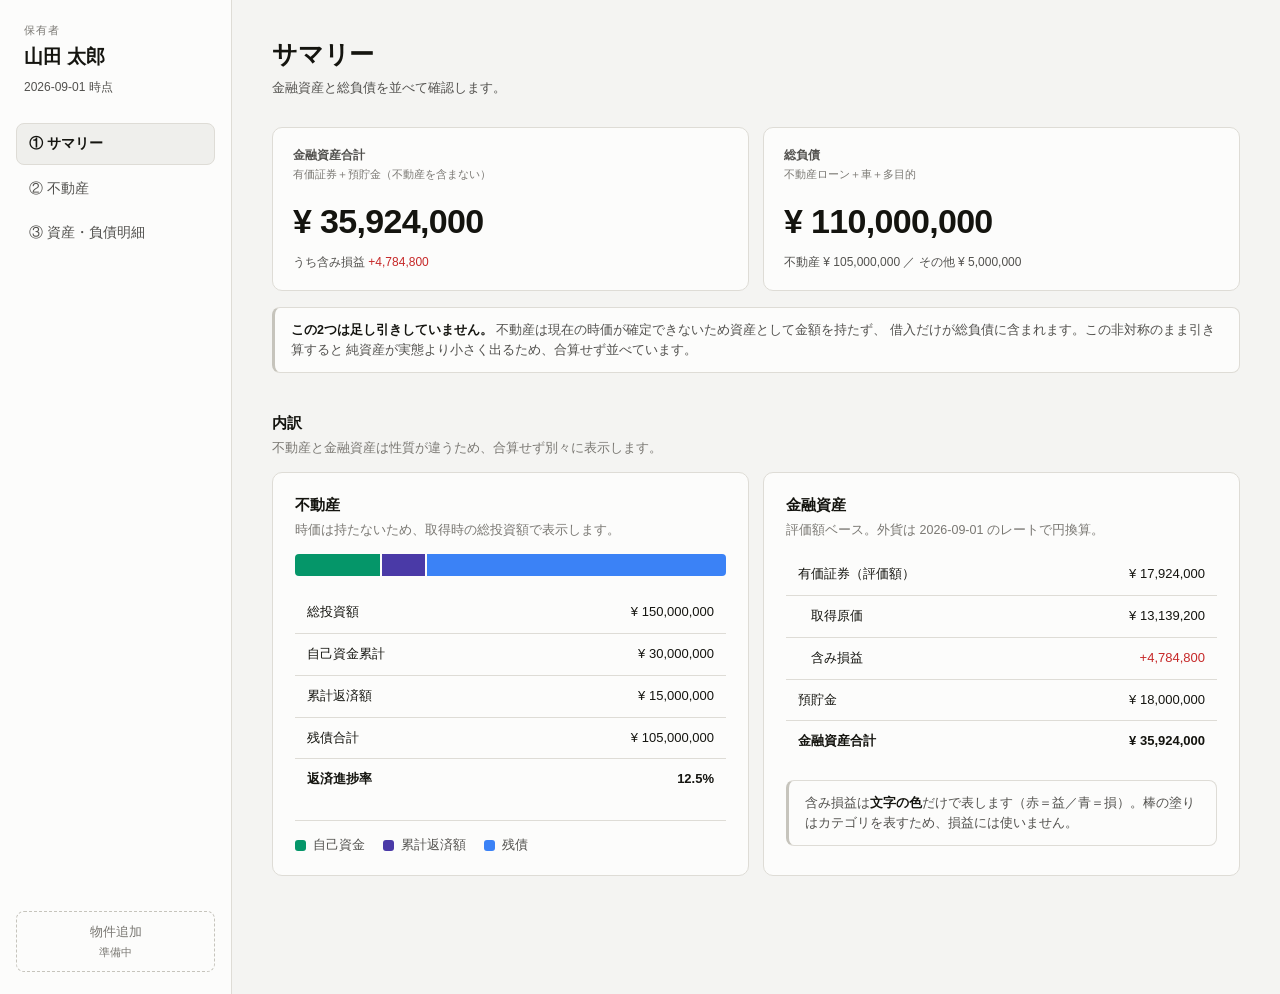
==== mock/index.html @ 2e462794 "Add 3-page asset dashboard mockup Screen-structure mockup built from the design decisions settled in" ====
<!DOCTYPE html>
<html lang="ja">
<head>
<meta charset="utf-8">
<meta name="viewport" content="width=device-width, initial-scale=1">
<title>① サマリー — 資産可視化ダッシュボード</title>
<link rel="stylesheet" href="styles.css">
</head>
<body>
<aside class="sidebar" id="sidebar"></aside>
<main>
  <h1>サマリー</h1>
  <p class="page-sub">金融資産と総負債を並べて確認します。</p>

  <section>
    <div class="kpi-row" id="headline"></div>
    <div class="callout">
      <b>この2つは足し引きしていません。</b>
      不動産は現在の時価が確定できないため資産として金額を持たず、
      借入だけが総負債に含まれます。この非対称のまま引き算すると
      純資産が実態より小さく出るため、合算せず並べています。
    </div>
  </section>

  <section>
    <h2>内訳</h2>
    <p class="sec-note">不動産と金融資産は性質が違うため、合算せず別々に表示します。</p>
    <div class="kpi-row" style="grid-template-columns:repeat(auto-fit,minmax(330px,1fr))">
      <div class="card" id="block-re"></div>
      <div class="card" id="block-fin"></div>
    </div>
  </section>
</main>

<script src="data.js"></script>
<script src="app.js"></script>
<script>
(function () {
  const A = window.APP, D = A.D;
  document.getElementById("sidebar").innerHTML = A.sidebar("index.html");

  document.getElementById("headline").innerHTML =
    '<div class="kpi lg">' +
      '<div class="kpi-label">金融資産合計</div>' +
      '<div class="kpi-scope">有価証券＋預貯金（不動産を含まない）</div>' +
      '<div class="kpi-value num">' + A.yen(A.FINANCIAL_ASSETS) + '</div>' +
      '<div class="kpi-sub">うち含み損益 ' + A.plHTML(A.SEC_PL) + '</div>' +
    '</div>' +
    '<div class="kpi lg">' +
      '<div class="kpi-label">総負債</div>' +
      '<div class="kpi-scope">不動産ローン＋車＋多目的</div>' +
      '<div class="kpi-value num">' + A.yen(A.TOTAL_DEBT) + '</div>' +
      '<div class="kpi-sub">不動産 ' + A.yen(A.RE.balance) +
        ' ／ その他 ' + A.yen(A.OTHER_DEBT) + '</div>' +
    '</div>';

  /* 不動産ブロック */
  document.getElementById("block-re").innerHTML =
    '<h2>不動産</h2>' +
    '<p class="sec-note">時価は持たないため、取得時の総投資額で表示します。</p>' +
    A.stackedBar([
      { cls: "seg-equity", value: A.RE.ownFunds,         label: "自己資金" },
      { cls: "seg-repaid", value: A.RE.cumulativeRepaid, label: "累計返済額" },
      { cls: "seg-debt",   value: A.RE.balance,          label: "残債" }
    ]) +
    '<table style="margin-top:16px">' +
      '<tr><td>総投資額</td><td class="n num">' + A.yen(A.RE.totalInvestment) + '</td></tr>' +
      '<tr><td>自己資金累計</td><td class="n num">' + A.yen(A.RE.ownFunds) + '</td></tr>' +
      '<tr><td>累計返済額</td><td class="n num">' + A.yen(A.RE.cumulativeRepaid) + '</td></tr>' +
      '<tr><td>残債合計</td><td class="n num">' + A.yen(A.RE.balance) + '</td></tr>' +
      '<tr class="total-row"><td>返済進捗率</td><td class="n num">' +
        A.pct(A.RE.cumulativeRepaid, A.RE.principal) + '</td></tr>' +
    '</table>' +
    '<div class="legend">' +
      '<span><i class="swatch" style="background:var(--cat-equity)"></i>自己資金</span>' +
      '<span><i class="swatch" style="background:var(--cat-repaid)"></i>累計返済額</span>' +
      '<span><i class="swatch" style="background:var(--cat-debt)"></i>残債</span>' +
    '</div>';

  /* 金融資産ブロック */
  document.getElementById("block-fin").innerHTML =
    '<h2>金融資産</h2>' +
    '<p class="sec-note">評価額ベース。外貨は ' + A.D.asOf + ' のレートで円換算。</p>' +
    '<table>' +
      '<tr><td>有価証券（評価額）</td><td class="n num">' + A.yen(A.SEC_VALUE) + '</td></tr>' +
      '<tr><td>　取得原価</td><td class="n num">' + A.yen(A.SEC_COST) + '</td></tr>' +
      '<tr><td>　含み損益</td><td class="n">' + A.plHTML(A.SEC_PL) + '</td></tr>' +
      '<tr><td>預貯金</td><td class="n num">' + A.yen(A.DEPOSITS) + '</td></tr>' +
      '<tr class="total-row"><td>金融資産合計</td><td class="n num">' +
        A.yen(A.FINANCIAL_ASSETS) + '</td></tr>' +
    '</table>' +
    '<div class="callout" style="margin-top:18px">' +
      '含み損益は<b>文字の色</b>だけで表します（赤＝益／青＝損）。' +
      '棒の塗りはカテゴリを表すため、損益には使いません。' +
    '</div>';

  A.initTooltip();
})();
</script>
</body>
</html>
---- mock/styles.css ----
/* ============================================================
   資産可視化ダッシュボード — 共通スタイル
   色ルール（確定仕様 Q31 / Q34）:
     面（棒の塗り）= カテゴリ色のみ。損益は塗らない。
     文字         = 損益色。日本式（赤=含み益 / 青=含み損）。
   カテゴリ色の意味は3ページ共通:
     緑 = 自分の持ち分（自己資金・有価証券評価額・預金残高）
     紫 = 返済済み（借入のうち返し終わった分）
     青 = 負債（残債）
   ============================================================ */

:root {
  color-scheme: light;

  --surface-page:      #f4f4f2;
  --surface-1:         #fcfcfb;
  --surface-2:         #efefec;
  --border:            #dedcd6;
  --border-strong:     #c6c4bc;

  --text-primary:      #14140f;
  --text-secondary:    #52514e;
  --text-muted:        #7a7873;

  /* カテゴリ色（面にのみ使用） */
  --cat-equity:        #059669;  /* 自分の持ち分 */
  --cat-repaid:        #4a3aa7;  /* 返済済み */
  --cat-debt:          #3b82f6;  /* 負債・残債 */

  /* 損益色（文字にのみ使用）— 日本式 */
  --pl-gain:           #c62828;  /* 含み益 = 赤 */
  --pl-loss:           #1c5cab;  /* 含み損 = 青 */

  --focus:             #2a78d6;
  --radius:            10px;
  --bar-h:             22px;
}

@media (prefers-color-scheme: dark) {
  :root:where(:not([data-theme="light"])) {
    color-scheme: dark;
    --surface-page:    #121211;
    --surface-1:       #1a1a19;
    --surface-2:       #232322;
    --border:          #33332f;
    --border-strong:   #4a4a45;

    --text-primary:    #f6f6f2;
    --text-secondary:  #c3c2b7;
    --text-muted:      #94938b;

    --cat-equity:      #0ea472;
    --cat-repaid:      #9085e9;
    --cat-debt:        #2b6fc0;

    --pl-gain:         #f87171;
    --pl-loss:         #6da7ec;

    --focus:           #5598e7;
  }
}

* { box-sizing: border-box; }

body {
  margin: 0;
  background: var(--surface-page);
  color: var(--text-primary);
  font-family: "Hiragino Sans", "Hiragino Kaku Gothic ProN", "Yu Gothic",
               "Noto Sans JP", -apple-system, BlinkMacSystemFont, sans-serif;
  font-size: 14px;
  line-height: 1.6;
  display: flex;
  min-height: 100vh;
}

.num {
  font-variant-numeric: tabular-nums;
  font-feature-settings: "tnum";
}

/* ---------- サイドバー ---------- */
.sidebar {
  width: 232px;
  flex-shrink: 0;
  background: var(--surface-1);
  border-right: 1px solid var(--border);
  padding: 22px 16px;
  display: flex;
  flex-direction: column;
  gap: 26px;
}

.owner {
  padding: 0 8px;
}
.owner-label {
  font-size: 11px;
  color: var(--text-muted);
  letter-spacing: .08em;
}
.owner-name {
  font-size: 19px;
  font-weight: 700;
  margin-top: 2px;
}
.owner-asof {
  font-size: 12px;
  color: var(--text-secondary);
  margin-top: 6px;
}

.nav { display: flex; flex-direction: column; gap: 3px; }
.nav a {
  display: block;
  padding: 9px 12px;
  border-radius: 8px;
  color: var(--text-secondary);
  text-decoration: none;
  font-size: 13.5px;
  font-weight: 500;
  border: 1px solid transparent;
}
.nav a:hover { background: var(--surface-2); color: var(--text-primary); }
.nav a[aria-current="page"] {
  background: var(--surface-2);
  color: var(--text-primary);
  font-weight: 700;
  border-color: var(--border);
}

.sidebar-foot { margin-top: auto; }
.btn-future {
  width: 100%;
  padding: 10px;
  border-radius: 8px;
  border: 1px dashed var(--border-strong);
  background: transparent;
  color: var(--text-muted);
  font: inherit;
  font-size: 13px;
  cursor: not-allowed;
}
.btn-future small { display: block; font-size: 11px; margin-top: 1px; }

/* ---------- メイン ---------- */
main {
  flex: 1;
  padding: 34px 40px 80px;
  max-width: 1180px;
  min-width: 0;
}

h1 {
  font-size: 25px;
  font-weight: 700;
  margin: 0 0 4px;
  letter-spacing: -.01em;
}
.page-sub { color: var(--text-secondary); font-size: 13px; margin: 0 0 28px; }

section { margin-bottom: 38px; }
h2 {
  font-size: 15px;
  font-weight: 700;
  margin: 0 0 3px;
  letter-spacing: .01em;
}
.sec-note {
  font-size: 12.5px;
  color: var(--text-muted);
  margin: 0 0 14px;
}

.card {
  background: var(--surface-1);
  border: 1px solid var(--border);
  border-radius: var(--radius);
  padding: 20px 22px;
}

/* ---------- KPI ---------- */
.kpi-row {
  display: grid;
  grid-template-columns: repeat(auto-fit, minmax(220px, 1fr));
  gap: 14px;
}
.kpi {
  background: var(--surface-1);
  border: 1px solid var(--border);
  border-radius: var(--radius);
  padding: 18px 20px;
}
.kpi-label { font-size: 12px; color: var(--text-secondary); font-weight: 600; }
.kpi-scope { font-size: 11px; color: var(--text-muted); margin-top: 1px; }
.kpi-value {
  font-size: 27px;
  font-weight: 700;
  margin-top: 10px;
  letter-spacing: -.02em;
}
.kpi.lg .kpi-value { font-size: 34px; }
.kpi-sub { font-size: 12px; color: var(--text-secondary); margin-top: 5px; }

/* 損益テキスト（面には絶対に使わない） */
.gain { color: var(--pl-gain); }
.loss { color: var(--pl-loss); }

/* ---------- 注記 ---------- */
.callout {
  border: 1px solid var(--border);
  border-left: 3px solid var(--border-strong);
  background: var(--surface-1);
  border-radius: 8px;
  padding: 12px 16px;
  font-size: 12.5px;
  color: var(--text-secondary);
  margin: 16px 0 0;
}
.callout b { color: var(--text-primary); }

/* ---------- 積み上げ横棒 ---------- */
.bars { display: flex; flex-direction: column; gap: 16px; }

.bar-row { display: grid; grid-template-columns: 108px 1fr auto; gap: 14px; align-items: center; }
.bar-name { font-size: 13px; font-weight: 600; }
.bar-name small { display: block; font-weight: 400; font-size: 11px; color: var(--text-muted); }

.bar-track { display: flex; gap: 2px; height: var(--bar-h); min-width: 0; position: relative; }
td .bar-track { min-width: 170px; }
.seg {
  height: 100%;
  min-width: 3px;
  position: relative;
  cursor: default;
}
.seg:first-child { border-radius: 4px 0 0 4px; }
.seg:last-child  { border-radius: 0 4px 4px 0; }
.seg:only-child  { border-radius: 4px; }

.seg-equity { background: var(--cat-equity); }
.seg-repaid { background: var(--cat-repaid); }
.seg-debt   { background: var(--cat-debt); }
.seg-rest   { background: var(--surface-2); box-shadow: inset 0 0 0 1px var(--border); }

.bar-total { font-size: 13px; font-weight: 700; white-space: nowrap; }
.bar-total small { display: block; font-weight: 400; color: var(--text-muted); font-size: 11px; }

/* 取得原価の参照マーカー（トラック全体を基準に置く） */
.ref-mark {
  position: absolute;
  top: -4px;
  bottom: -4px;
  width: 2px;
  margin-left: -1px;
  background: var(--text-primary);
  opacity: .8;
}
.ref-mark::after {
  content: "";
  position: absolute;
  inset: -6px -5px;
}

/* ---------- 凡例 ---------- */
.legend {
  display: flex;
  flex-wrap: wrap;
  gap: 18px;
  margin-top: 20px;
  padding-top: 14px;
  border-top: 1px solid var(--border);
  font-size: 12.5px;
  color: var(--text-secondary);
}
.legend span { display: inline-flex; align-items: center; gap: 7px; }
.swatch { width: 11px; height: 11px; border-radius: 3px; flex-shrink: 0; }
.swatch-line { width: 2px; height: 13px; border-radius: 0; background: var(--text-primary); opacity: .8; }
.legend-text { font-weight: 700; font-variant-numeric: tabular-nums; }

/* ---------- テーブル ---------- */
.table-wrap { overflow-x: auto; }
table { width: 100%; border-collapse: collapse; font-size: 13px; }
caption {
  text-align: left;
  font-size: 12.5px;
  color: var(--text-muted);
  padding-bottom: 10px;
}
th, td {
  padding: 10px 12px;
  border-bottom: 1px solid var(--border);
  text-align: left;
  white-space: nowrap;
}
thead th {
  font-size: 11.5px;
  font-weight: 700;
  color: var(--text-secondary);
  border-bottom: 1px solid var(--border-strong);
}
td.n, th.n { text-align: right; font-variant-numeric: tabular-nums; }
tbody tr:last-child td { border-bottom: none; }
tbody tr:hover { background: var(--surface-2); }
tr.total-row td { font-weight: 700; border-top: 1px solid var(--border-strong); }
.group-row td {
  background: var(--surface-2);
  font-weight: 700;
  font-size: 12px;
  color: var(--text-secondary);
}

/* ---------- ツールチップ ---------- */
#tip {
  position: fixed;
  z-index: 50;
  pointer-events: none;
  background: var(--text-primary);
  color: var(--surface-1);
  border-radius: 7px;
  padding: 7px 10px;
  font-size: 12px;
  line-height: 1.5;
  white-space: nowrap;
  opacity: 0;
  transition: opacity .1s;
  box-shadow: 0 4px 14px rgba(0,0,0,.22);
}
#tip.on { opacity: 1; }
#tip b { font-variant-numeric: tabular-nums; }

/* ---------- レスポンシブ ---------- */
@media (max-width: 860px) {
  body { flex-direction: column; }
  .sidebar {
    width: 100%;
    flex-direction: row;
    align-items: center;
    gap: 18px;
    padding: 14px 18px;
    border-right: none;
    border-bottom: 1px solid var(--border);
    flex-wrap: wrap;
  }
  .nav { flex-direction: row; flex-wrap: wrap; }
  .sidebar-foot { margin-top: 0; }
  .btn-future { width: auto; padding: 8px 14px; }
  main { padding: 24px 18px 60px; }
  .bar-row { grid-template-columns: 1fr; gap: 6px; }
  .bar-total { text-align: right; }
}
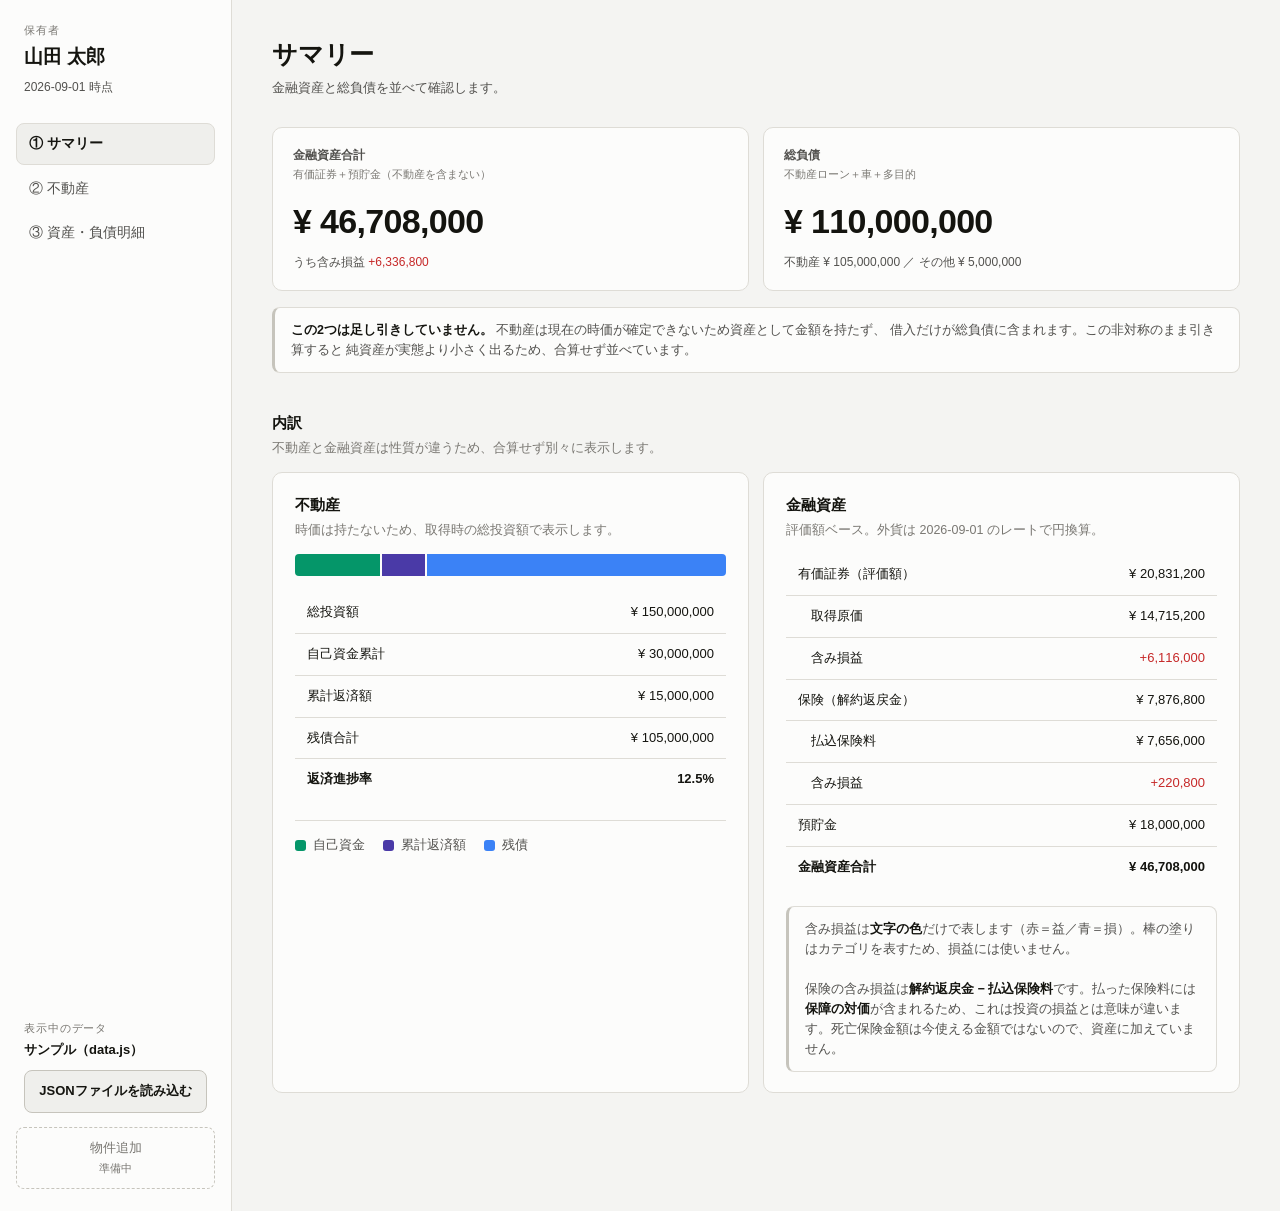
==== commit 33b3c9a6: "Hold loan terms in months, and give insurance its own section Two problems surfaced on the first rea" ====
--- a/mock/index.html
+++ b/mock/index.html
@@ -44,7 +44,7 @@
       '<div class="kpi-label">金融資産合計</div>' +
       '<div class="kpi-scope">有価証券＋預貯金（不動産を含まない）</div>' +
       '<div class="kpi-value num">' + A.yen(A.FINANCIAL_ASSETS) + '</div>' +
-      '<div class="kpi-sub">うち含み損益 ' + A.plHTML(A.SEC_PL) + '</div>' +
+      '<div class="kpi-sub">うち含み損益 ' + A.plHTML(A.FIN_PL) + '</div>' +
     '</div>' +
     '<div class="kpi lg">' +
       '<div class="kpi-label">総負債</div>' +
@@ -85,6 +85,11 @@
       '<tr><td>有価証券（評価額）</td><td class="n num">' + A.yen(A.SEC_VALUE) + '</td></tr>' +
       '<tr><td>　取得原価</td><td class="n num">' + A.yen(A.SEC_COST) + '</td></tr>' +
       '<tr><td>　含み損益</td><td class="n">' + A.plHTML(A.SEC_PL) + '</td></tr>' +
+      (A.INS.length
+        ? '<tr><td>保険（解約返戻金）</td><td class="n num">' + A.yen(A.INS_VALUE) + '</td></tr>' +
+          '<tr><td>　払込保険料</td><td class="n num">' + A.yen(A.INS_COST) + '</td></tr>' +
+          '<tr><td>　含み損益</td><td class="n">' + A.plHTML(A.INS_PL) + '</td></tr>'
+        : '') +
       '<tr><td>預貯金</td><td class="n num">' + A.yen(A.DEPOSITS) + '</td></tr>' +
       '<tr class="total-row"><td>金融資産合計</td><td class="n num">' +
         A.yen(A.FINANCIAL_ASSETS) + '</td></tr>' +
@@ -92,6 +97,12 @@
     '<div class="callout" style="margin-top:18px">' +
       '含み損益は<b>文字の色</b>だけで表します（赤＝益／青＝損）。' +
       '棒の塗りはカテゴリを表すため、損益には使いません。' +
+      (A.INS.length
+        ? '<br><br>保険の含み損益は<b>解約返戻金 − 払込保険料</b>です。' +
+          '払った保険料には<b>保障の対価</b>が含まれるため、' +
+          'これは投資の損益とは意味が違います。' +
+          '死亡保険金額は今使える金額ではないので、資産に加えていません。'
+        : '') +
     '</div>';
 
   A.initTooltip();
--- a/mock/styles.css
+++ b/mock/styles.css
@@ -27,9 +27,11 @@
   --cat-repaid:        #4a3aa7;  /* 返済済み */
   --cat-debt:          #3b82f6;  /* 負債・残債 */
 
-  /* 損益色（文字にのみ使用）— 日本式 */
-  --pl-gain:           #c62828;  /* 含み益 = 赤 */
-  --pl-loss:           #1c5cab;  /* 含み損 = 青 */
+  /* 損益色 — 日本式（赤=益 / 青=損）。文字とハッチ塗りの両方で使う */
+  --pl-gain:           #c62828;  /* 含み益 = 赤（文字） */
+  --pl-loss:           #1c5cab;  /* 含み損 = 青（文字） */
+  --pl-gain-fill:      #c62828;  /* 含み益 = 赤（面・ハッチ） */
+  --pl-loss-fill:      #1c5cab;  /* 含み損 = 青（面・ハッチ） */
 
   --focus:             #2a78d6;
   --radius:            10px;
@@ -55,6 +57,8 @@
 
     --pl-gain:         #f87171;
     --pl-loss:         #6da7ec;
+    --pl-gain-fill:    #d64545;
+    --pl-loss-fill:    #4d97ee;
 
     --focus:           #5598e7;
   }
@@ -227,7 +231,7 @@
 .bar-name small { display: block; font-weight: 400; font-size: 11px; color: var(--text-muted); }
 
 .bar-track { display: flex; gap: 2px; height: var(--bar-h); min-width: 0; position: relative; }
-td .bar-track { min-width: 170px; }
+td .bar-track { min-width: 0; }
 .seg {
   height: 100%;
   min-width: 3px;
@@ -242,6 +246,25 @@
 .seg-repaid { background: var(--cat-repaid); }
 .seg-debt   { background: var(--cat-debt); }
 .seg-rest   { background: var(--surface-2); box-shadow: inset 0 0 0 1px var(--border); }
+
+/* 損益セグメント。ベタ塗り＝元本/カテゴリ、斜めハッチ＝損益 という区別。
+   色覚多様性でもダークモードでも、形で見分けられるようにするため。 */
+.seg-gain, .seg-loss {
+  background-image: repeating-linear-gradient(
+    135deg,
+    rgba(255,255,255,.42) 0 3px,
+    rgba(255,255,255,0)   3px 7px
+  );
+}
+.seg-gain { background-color: var(--pl-gain-fill); }
+.seg-loss { background-color: var(--pl-loss-fill); }
+
+.swatch-gain, .swatch-loss {
+  background-image: repeating-linear-gradient(
+    135deg, rgba(255,255,255,.42) 0 2px, rgba(255,255,255,0) 2px 5px);
+}
+.swatch-gain { background-color: var(--pl-gain-fill); }
+.swatch-loss { background-color: var(--pl-loss-fill); }
 
 .bar-total { font-size: 13px; font-weight: 700; white-space: nowrap; }
 .bar-total small { display: block; font-weight: 400; color: var(--text-muted); font-size: 11px; }
@@ -280,6 +303,9 @@
 
 /* ---------- テーブル ---------- */
 .table-wrap { overflow-x: auto; }
+/* 棒はどのテーブルでも最右列・同じ幅。3セクションで縦に揃います。 */
+.bar-col { width: 264px; min-width: 264px; }
+.table-wrap table:has(.bar-col) { min-width: 900px; }
 table { width: 100%; border-collapse: collapse; font-size: 13px; }
 caption {
   text-align: left;
@@ -349,3 +375,90 @@
   .bar-row { grid-template-columns: 1fr; gap: 6px; }
   .bar-total { text-align: right; }
 }
+
+/* ---------- JSON 読み込み（サイドバー下部） ---------- */
+.data-source { padding: 0 8px 14px; }
+.data-source-name {
+  font-size: 13px;
+  font-weight: 600;
+  margin-top: 2px;
+  word-break: break-all;
+}
+.btn-load {
+  display: block;
+  margin-top: 10px;
+  padding: 10px;
+  border-radius: 8px;
+  border: 1px solid var(--border-strong);
+  background: var(--surface-2);
+  color: var(--text-primary);
+  font-size: 13px;
+  font-weight: 600;
+  text-align: center;
+  cursor: pointer;
+}
+.btn-load:hover { border-color: var(--focus); }
+.btn-load:focus-within { outline: 2px solid var(--focus); outline-offset: 2px; }
+.btn-load input {                 /* 見えないがキーボードでは辿れる */
+  position: absolute;
+  width: 1px; height: 1px;
+  opacity: 0;
+  overflow: hidden;
+  clip: rect(0 0 0 0);
+}
+.btn-reset {
+  display: block;
+  width: 100%;
+  margin-top: 6px;
+  padding: 6px;
+  border: none;
+  background: transparent;
+  color: var(--text-muted);
+  font: inherit;
+  font-size: 12px;
+  text-decoration: underline;
+  cursor: pointer;
+}
+.btn-reset:hover { color: var(--text-primary); }
+
+/* 読み込めなかったときの報告。色ルール（赤＝益／青＝損）と混ざらないよう無彩色で示す */
+#load-report {
+  position: fixed;
+  right: 20px; bottom: 20px;
+  width: min(560px, calc(100vw - 40px));
+  max-height: 70vh;
+  overflow: auto;
+  background: var(--surface-1);
+  border: 1px solid var(--border-strong);
+  border-radius: var(--radius);
+  padding: 16px 18px;
+  box-shadow: 0 10px 34px rgba(0, 0, 0, .22);
+  font-size: 13px;
+  line-height: 1.6;
+  z-index: 50;
+}
+#load-report .load-report-head {
+  display: flex;
+  align-items: center;
+  gap: 10px;
+  font-size: 14px;
+}
+#load-report .load-report-close {
+  margin-left: auto;
+  border: none;
+  background: transparent;
+  color: var(--text-muted);
+  font: inherit;
+  font-size: 18px;
+  cursor: pointer;
+}
+#load-report p { margin: 8px 0; color: var(--text-secondary); }
+#load-report code { font-size: 12px; background: var(--surface-2); padding: 1px 5px; border-radius: 4px; }
+#load-report ol { margin: 6px 0 0; padding-left: 22px; }
+#load-report li { margin: 4px 0; }
+
+@media (max-width: 860px) {
+  .data-source { padding: 0; }
+  .btn-load { display: inline-block; margin-top: 6px; padding: 8px 14px; }
+  .btn-reset { display: inline-block; width: auto; margin: 6px 0 0 8px; }
+}
